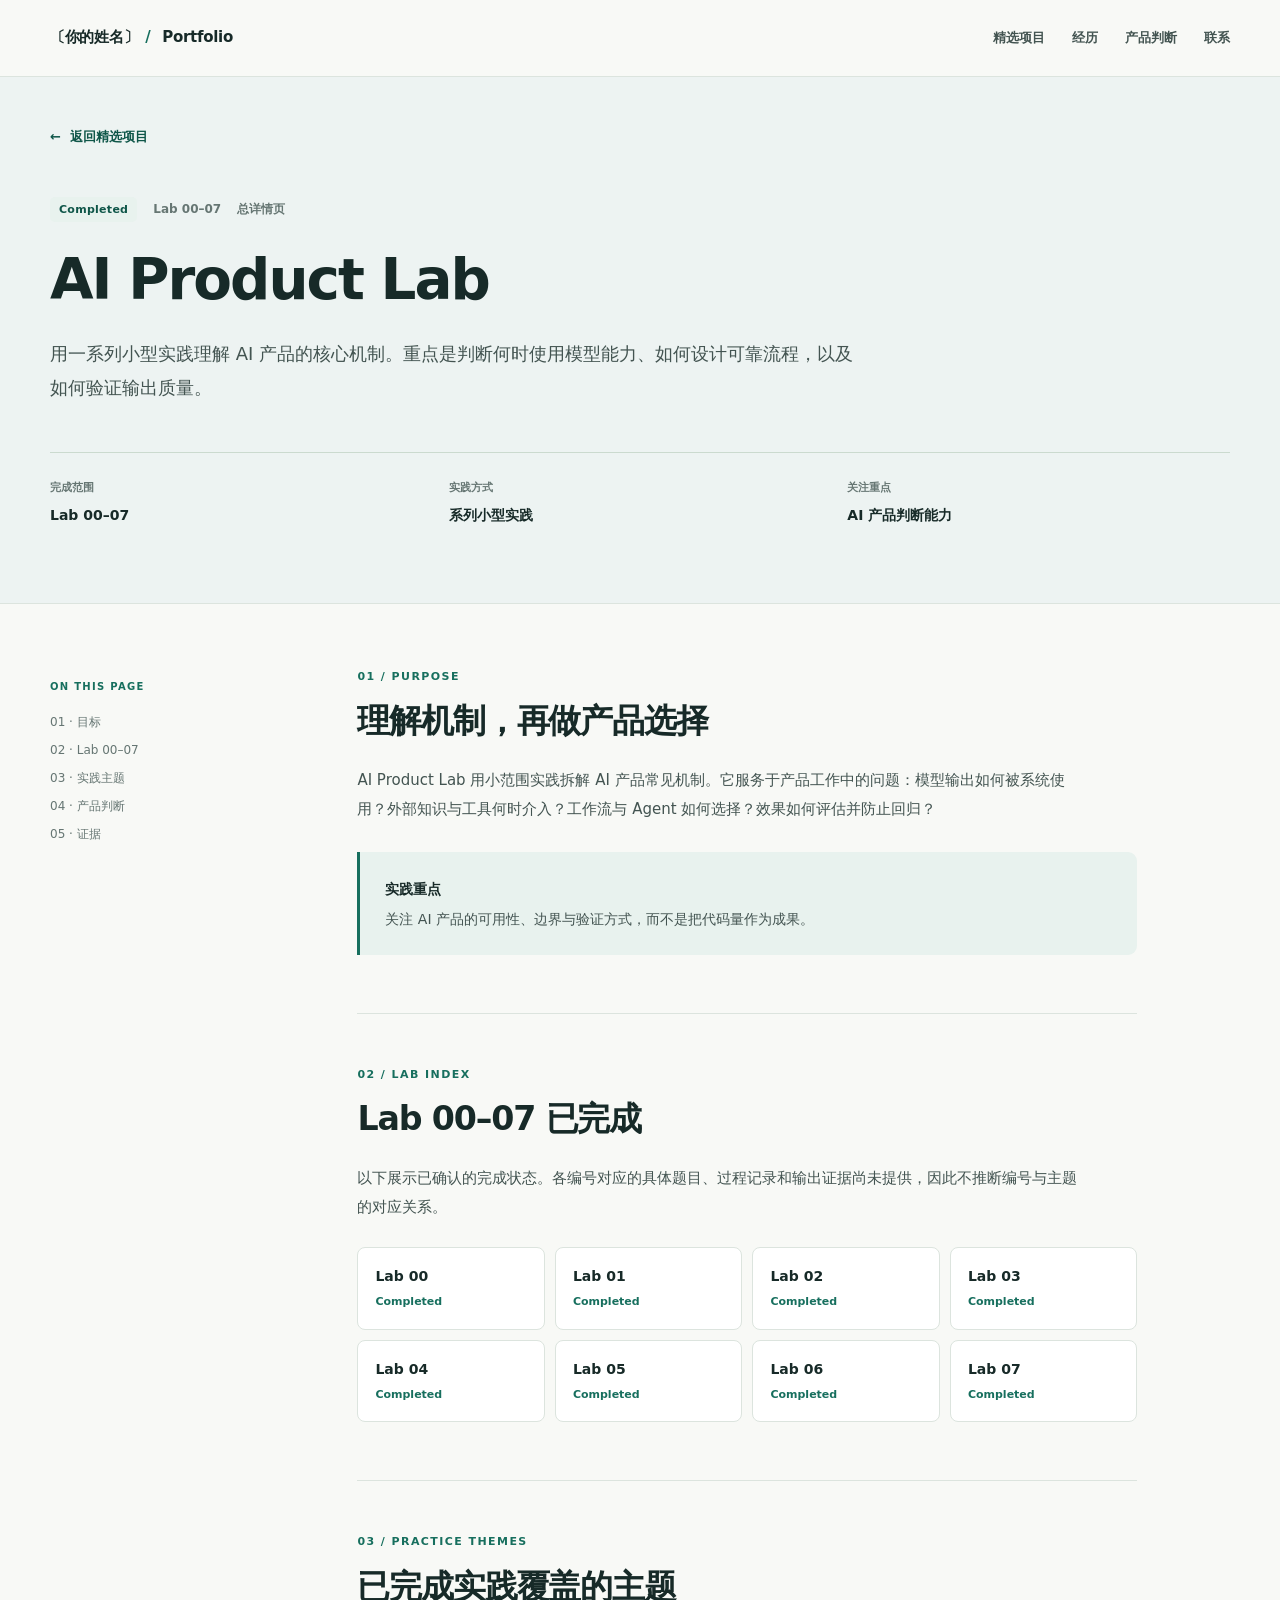
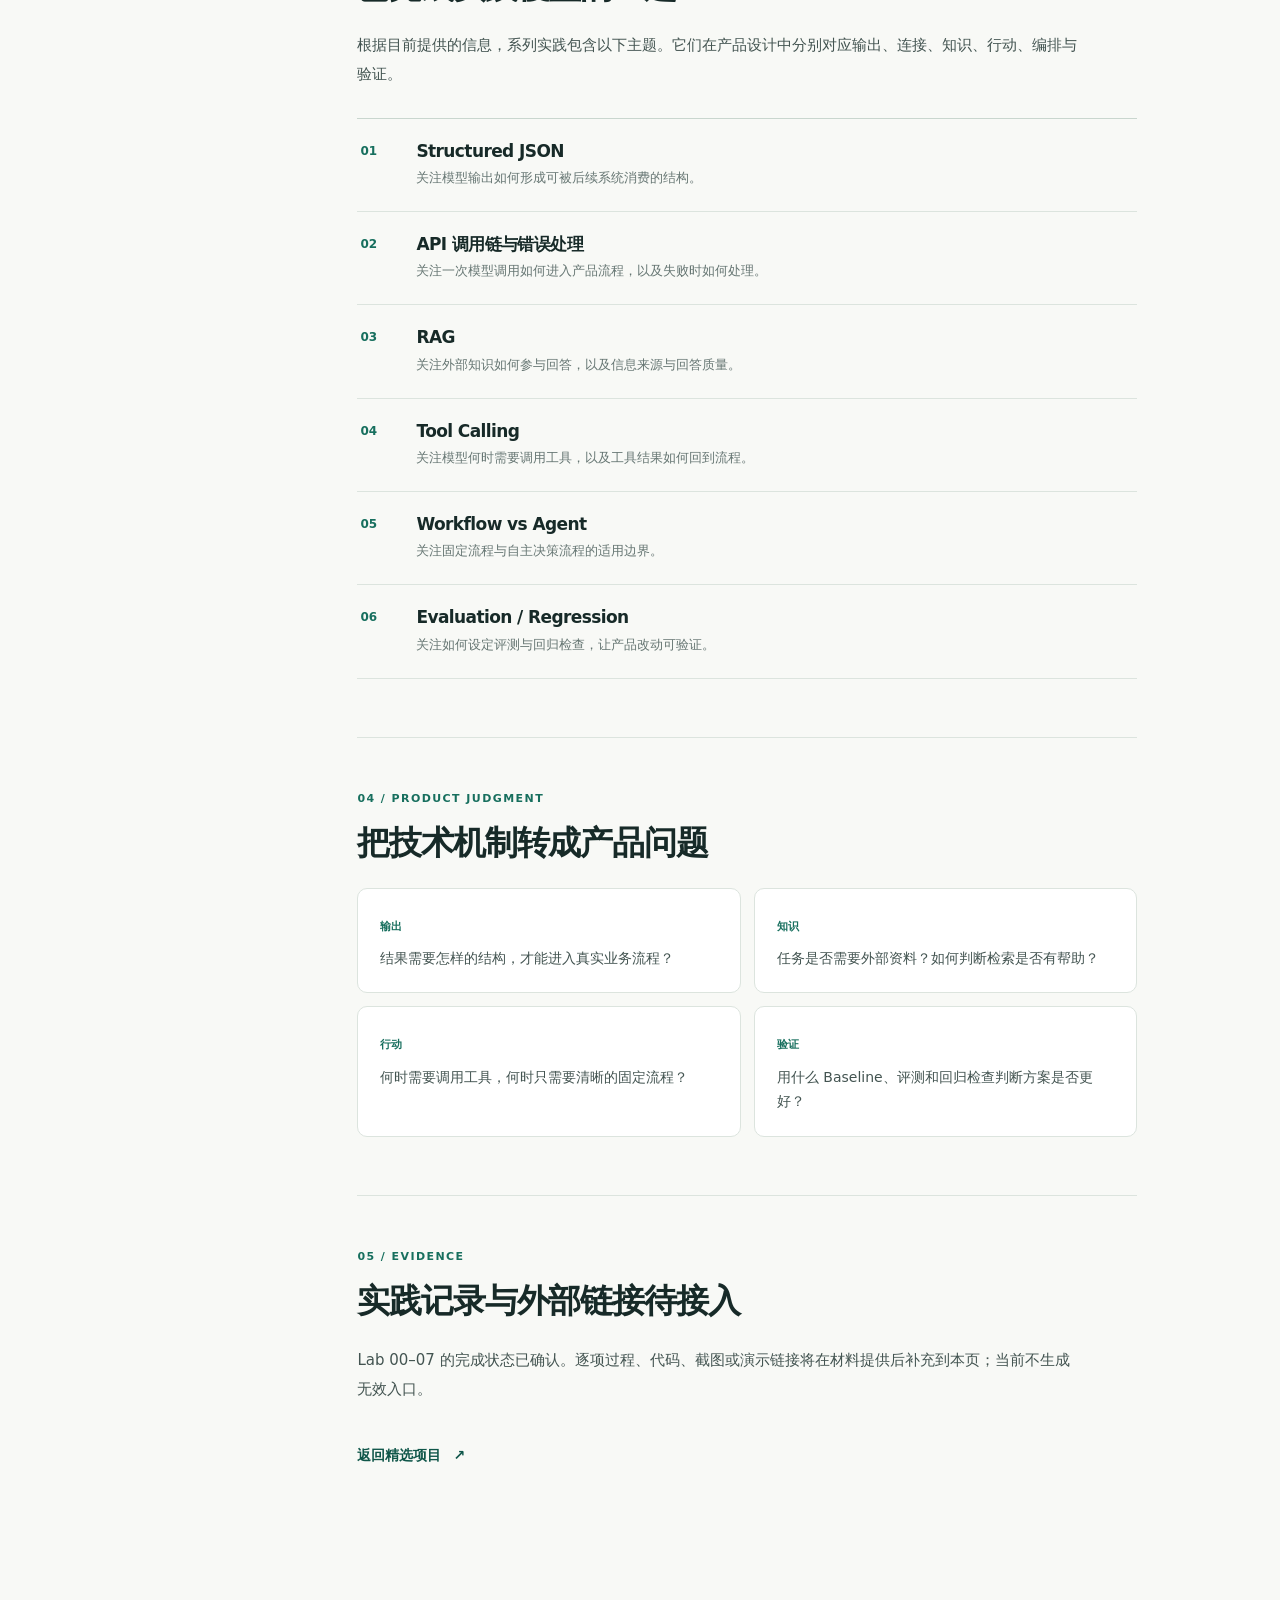
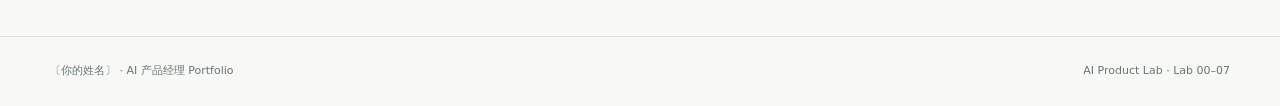
==== cases/ai-product-lab.html @ c48a5288 "Initial portfolio V0.1 - migrated to Mac" ====
<!doctype html>
<html lang="zh-CN">
<head>
  <meta charset="utf-8">
  <meta name="viewport" content="width=device-width, initial-scale=1">
  <meta name="description" content="AI Product Lab 总详情页：Lab 00–07 完成状态、实践主题与 AI 产品判断框架。">
  <title>AI Product Lab｜总详情页｜〔你的姓名〕</title>
  <link rel="stylesheet" href="../assets/css/styles.css">
</head>
<body>
  <a class="skip-link" href="#main">跳到主要内容</a>
  <header class="site-header">
    <div class="container header-inner">
      <a class="brand" href="../index.html">〔你的姓名〕<span class="brand-mark" aria-hidden="true">/</span> Portfolio</a>
      <nav class="site-nav" aria-label="主导航">
        <a href="../index.html#projects">精选项目</a>
        <a href="../index.html#experience">经历</a>
        <a href="../index.html#judgment">产品判断</a>
        <a href="../index.html#contact">联系</a>
      </nav>
    </div>
  </header>

  <main id="main">
    <section class="case-hero lab-hero section">
      <div class="container case-hero-inner">
        <a class="back-link" href="../index.html#projects"><span aria-hidden="true">←</span> 返回精选项目</a>
        <div class="case-meta"><span class="status status-complete">Completed</span><span>Lab 00–07</span><span>总详情页</span></div>
        <h1>AI Product Lab</h1>
        <p class="case-deck">用一系列小型实践理解 AI 产品的核心机制。重点是判断何时使用模型能力、如何设计可靠流程，以及如何验证输出质量。</p>
        <div class="case-facts" aria-label="Lab 概要">
          <div><span>完成范围</span><strong>Lab 00–07</strong></div>
          <div><span>实践方式</span><strong>系列小型实践</strong></div>
          <div><span>关注重点</span><strong>AI 产品判断能力</strong></div>
        </div>
      </div>
    </section>

    <div class="container case-layout">
      <nav class="case-toc" aria-label="本页目录">
        <p>ON THIS PAGE</p>
        <a href="#approach">01 · 目标</a>
        <a href="#lab-index">02 · Lab 00–07</a>
        <a href="#themes">03 · 实践主题</a>
        <a href="#judgment">04 · 产品判断</a>
        <a href="#lab-evidence">05 · 证据</a>
      </nav>

      <div class="case-content">
        <section class="case-section" id="approach" aria-labelledby="approach-title">
          <p class="section-kicker">01 / PURPOSE</p>
          <h2 id="approach-title">理解机制，再做产品选择</h2>
          <p>AI Product Lab 用小范围实践拆解 AI 产品常见机制。它服务于产品工作中的问题：模型输出如何被系统使用？外部知识与工具何时介入？工作流与 Agent 如何选择？效果如何评估并防止回归？</p>
          <div class="insight-box"><strong>实践重点</strong><p>关注 AI 产品的可用性、边界与验证方式，而不是把代码量作为成果。</p></div>
        </section>

        <section class="case-section" id="lab-index" aria-labelledby="lab-index-title">
          <p class="section-kicker">02 / LAB INDEX</p>
          <h2 id="lab-index-title">Lab 00–07 已完成</h2>
          <p>以下展示已确认的完成状态。各编号对应的具体题目、过程记录和输出证据尚未提供，因此不推断编号与主题的对应关系。</p>
          <div class="lab-index-grid" aria-label="Lab 完成状态">
            <div><strong>Lab 00</strong><span>Completed</span></div>
            <div><strong>Lab 01</strong><span>Completed</span></div>
            <div><strong>Lab 02</strong><span>Completed</span></div>
            <div><strong>Lab 03</strong><span>Completed</span></div>
            <div><strong>Lab 04</strong><span>Completed</span></div>
            <div><strong>Lab 05</strong><span>Completed</span></div>
            <div><strong>Lab 06</strong><span>Completed</span></div>
            <div><strong>Lab 07</strong><span>Completed</span></div>
          </div>
        </section>

        <section class="case-section" id="themes" aria-labelledby="themes-title">
          <p class="section-kicker">03 / PRACTICE THEMES</p>
          <h2 id="themes-title">已完成实践覆盖的主题</h2>
          <p>根据目前提供的信息，系列实践包含以下主题。它们在产品设计中分别对应输出、连接、知识、行动、编排与验证。</p>
          <div class="theme-list">
            <div><span>01</span><div><h3>Structured JSON</h3><p>关注模型输出如何形成可被后续系统消费的结构。</p></div></div>
            <div><span>02</span><div><h3>API 调用链与错误处理</h3><p>关注一次模型调用如何进入产品流程，以及失败时如何处理。</p></div></div>
            <div><span>03</span><div><h3>RAG</h3><p>关注外部知识如何参与回答，以及信息来源与回答质量。</p></div></div>
            <div><span>04</span><div><h3>Tool Calling</h3><p>关注模型何时需要调用工具，以及工具结果如何回到流程。</p></div></div>
            <div><span>05</span><div><h3>Workflow vs Agent</h3><p>关注固定流程与自主决策流程的适用边界。</p></div></div>
            <div><span>06</span><div><h3>Evaluation / Regression</h3><p>关注如何设定评测与回归检查，让产品改动可验证。</p></div></div>
          </div>
        </section>

        <section class="case-section" id="judgment" aria-labelledby="lab-judgment-title">
          <p class="section-kicker">04 / PRODUCT JUDGMENT</p>
          <h2 id="lab-judgment-title">把技术机制转成产品问题</h2>
          <div class="question-grid">
            <div><span>输出</span><p>结果需要怎样的结构，才能进入真实业务流程？</p></div>
            <div><span>知识</span><p>任务是否需要外部资料？如何判断检索是否有帮助？</p></div>
            <div><span>行动</span><p>何时需要调用工具，何时只需要清晰的固定流程？</p></div>
            <div><span>验证</span><p>用什么 Baseline、评测和回归检查判断方案是否更好？</p></div>
          </div>
        </section>

        <section class="case-section" id="lab-evidence" aria-labelledby="lab-evidence-title">
          <p class="section-kicker">05 / EVIDENCE</p>
          <h2 id="lab-evidence-title">实践记录与外部链接待接入</h2>
          <p>Lab 00–07 的完成状态已确认。逐项过程、代码、截图或演示链接将在材料提供后补充到本页；当前不生成无效入口。</p>
          <a class="text-link" href="../index.html#projects">返回精选项目 <span aria-hidden="true">↗</span></a>
        </section>
      </div>
    </div>
  </main>

  <footer class="site-footer"><div class="container footer-inner"><span>〔你的姓名〕 · AI 产品经理 Portfolio</span><span>AI Product Lab · Lab 00–07</span></div></footer>
</body>
</html>
---- assets/css/styles.css ----
:root {
  color-scheme: light;
  --ink: #172a28;
  --ink-soft: #435451;
  --muted: #667673;
  --accent: #176f5e;
  --accent-dark: #0f5649;
  --accent-pale: #e8f2ee;
  --paper: #f8f9f6;
  --white: #fff;
  --tint: #f0f4f0;
  --line: #dce4de;
  --line-strong: #c9d6ce;
  --radius: 18px;
  --shadow: 0 18px 50px rgba(25, 50, 42, .05);
}

*, *::before, *::after { box-sizing: border-box; }
html { scroll-behavior: auto; }
body {
  margin: 0;
  min-width: 320px;
  background: var(--paper);
  color: var(--ink);
  font-family: Inter, "Noto Sans SC", "PingFang SC", "Microsoft YaHei", system-ui, sans-serif;
  font-size: 16px;
  line-height: 1.7;
  -webkit-font-smoothing: antialiased;
}
img { display: block; max-width: 100%; }
a { color: inherit; text-decoration: none; }
button, input { font: inherit; }
:focus-visible { outline: 3px solid #64bda5; outline-offset: 4px; }
::selection { background: #cae9dc; color: var(--ink); }
.container { width: min(100% - 64px, 1180px); margin-inline: auto; }
.section { padding-block: 108px; scroll-margin-top: 100px; }
.section-tight { padding-block: 42px 100px; }
.skip-link {
  position: absolute;
  z-index: 20;
  top: -60px;
  left: 18px;
  padding: 8px 14px;
  background: var(--ink);
  color: var(--white);
}
.skip-link:focus { top: 12px; }

/* Navigation */
.site-header {
  position: relative;
  z-index: 5;
  background: rgba(248, 249, 246, .96);
  border-bottom: 1px solid var(--line);
}
.header-inner {
  min-height: 76px;
  display: flex;
  align-items: center;
  justify-content: space-between;
  gap: 32px;
}
.brand { flex: none; font-size: 15px; font-weight: 750; letter-spacing: -.02em; white-space: nowrap; }
.brand-mark { color: var(--accent); padding-inline: 7px; }
.site-nav { display: flex; flex-wrap: wrap; justify-content: flex-end; gap: 8px 27px; }
.site-nav a { color: var(--ink-soft); font-size: 13px; font-weight: 600; white-space: nowrap; }
.site-nav a:hover, .site-nav a:focus-visible { color: var(--accent-dark); }

/* Shared headings */
.eyebrow, .section-kicker, .aside-kicker, .mini-label {
  margin: 0;
  color: var(--accent);
  font-size: 11px;
  font-weight: 750;
  letter-spacing: .13em;
  line-height: 1.4;
  text-transform: uppercase;
}
.eyebrow { display: flex; align-items: center; gap: 10px; }
.eyebrow-line { width: 24px; height: 1px; background: currentColor; }
h1, h2, h3, p { margin-top: 0; }
h1, h2, h3 { line-height: 1.25; letter-spacing: -.035em; }
h1 { font-size: clamp(38px, 4.15vw, 62px); font-weight: 760; }
h2 { font-size: clamp(29px, 3vw, 42px); font-weight: 740; }
h3 { font-size: 20px; font-weight: 700; }
.section-kicker { margin-bottom: 16px; }
.section-heading { display: flex; align-items: end; justify-content: space-between; gap: 35px; margin-bottom: 34px; }
.section-heading h2 { margin-bottom: 0; }
.section-intro { max-width: 390px; margin-bottom: 2px; color: var(--muted); font-size: 15px; text-align: right; }
.section-lead { max-width: 560px; color: var(--ink-soft); font-size: 18px; line-height: 1.8; }
.compact-heading { margin-bottom: 22px; }
.compact-heading h2 { font-size: 26px; }
.muted-copy { color: var(--muted); }
.accent-text { color: var(--accent); }

/* Hero */
.hero { padding-block: 94px 104px; }
.hero-grid { display: grid; grid-template-columns: minmax(0, 1.65fr) minmax(285px, .8fr); align-items: stretch; gap: clamp(40px, 6vw, 100px); }
.hero-main { padding-top: 21px; }
.hero h1 { max-width: 790px; margin: 29px 0 25px; }
.hero-lead { max-width: 690px; color: var(--ink-soft); font-size: 18px; line-height: 1.9; }
.role-list { display: flex; flex-wrap: wrap; gap: 8px; margin-top: 28px; }
.role-list span, .project-tags span {
  display: inline-flex;
  align-items: center;
  min-height: 30px;
  padding: 4px 11px;
  border: 1px solid var(--line-strong);
  border-radius: 999px;
  background: rgba(255,255,255,.6);
  color: var(--ink-soft);
  font-size: 12px;
  font-weight: 600;
  line-height: 1.4;
}
.hero-actions { display: flex; align-items: center; flex-wrap: wrap; gap: 22px; margin-top: 38px; }
.button { display: inline-flex; align-items: center; justify-content: center; gap: 18px; min-height: 48px; font-size: 14px; font-weight: 700; }
.button-primary { padding: 10px 19px; border-radius: 9px; background: var(--accent); color: var(--white); }
.button-primary:hover { background: var(--accent-dark); }
.button-text { color: var(--accent-dark); }
.button-text:hover, .text-link:hover { text-decoration: underline; text-underline-offset: 5px; }
.hero-aside {
  display: flex;
  flex-direction: column;
  min-height: 445px;
  padding: 32px;
  border-radius: var(--radius);
  background: #193b34;
  box-shadow: var(--shadow);
  color: var(--white);
}
.aside-kicker { color: #8fd0b9; }
.aside-statement { margin: 22px 0 24px; font-size: clamp(23px, 2.4vw, 31px); font-weight: 690; line-height: 1.5; letter-spacing: -.03em; }
.aside-divider { height: 1px; background: rgba(255,255,255,.2); }
.aside-label { margin: 24px 0 11px; color: #9ac5b6; font-size: 12px; font-weight: 650; }
.check-list { display: grid; gap: 12px; margin: 0; padding: 0; list-style: none; }
.check-list li { position: relative; padding-left: 20px; color: #eef5f0; font-size: 13px; line-height: 1.55; }
.check-list li::before { position: absolute; left: 0; top: .64em; width: 6px; height: 6px; border-radius: 50%; background: #82d7b4; content: ""; }
.aside-footnote { margin: auto 0 0; padding-top: 20px; color: #a9c6bc; font-size: 11px; }

/* Proof and projects */
.proof-grid { display: grid; grid-template-columns: repeat(4, minmax(0, 1fr)); gap: 13px; }
.proof-card { min-height: 192px; padding: 23px; border: 1px solid var(--line); border-radius: 13px; background: var(--white); }
.proof-value { margin-bottom: 16px; color: var(--accent); font-size: 37px; font-weight: 760; line-height: 1.15; letter-spacing: -.06em; }
.proof-value.proof-word { padding-top: 7px; font-size: 27px; letter-spacing: -.04em; }
.proof-unit { margin-left: 4px; font-size: 16px; letter-spacing: 0; }
.proof-card h3 { margin-bottom: 7px; font-size: 16px; }
.proof-card p:last-child { margin-bottom: 0; color: var(--muted); font-size: 12px; line-height: 1.65; }
.project-list { display: grid; gap: 15px; }
.project-card {
  display: grid;
  grid-template-columns: 62px minmax(0, 1fr) 180px;
  gap: 18px;
  align-items: start;
  padding: 34px;
  border: 1px solid var(--line);
  border-radius: var(--radius);
  background: var(--white);
  box-shadow: var(--shadow);
}
.project-card-pending { background: #f3f6f2; box-shadow: none; }
.project-index { padding-top: 4px; color: #92aaa0; font-size: 13px; font-weight: 700; letter-spacing: .09em; }
.project-meta, .case-meta { display: flex; align-items: center; flex-wrap: wrap; gap: 10px; color: var(--muted); font-size: 12px; font-weight: 600; }
.status { display: inline-flex; align-items: center; min-height: 25px; padding: 3px 9px; border-radius: 5px; font-size: 11px; font-weight: 750; line-height: 1.2; letter-spacing: .025em; }
.status-progress { background: #e9eee8; color: #536a5f; }
.status-complete { background: var(--accent-pale); color: var(--accent-dark); }
.project-body h3 { margin: 15px 0 11px; font-size: clamp(22px, 2.2vw, 28px); }
.project-body > p { max-width: 690px; margin-bottom: 18px; color: var(--ink-soft); font-size: 14px; line-height: 1.8; }
.project-tags { display: flex; flex-wrap: wrap; gap: 7px; }
.project-tags span { min-height: 26px; padding: 3px 9px; background: transparent; font-size: 11px; }
.project-body .evidence-note { margin: 14px 0 0; color: var(--muted); font-size: 12px; }
.project-action { display: inline-flex; align-items: center; justify-content: flex-end; gap: 10px; justify-self: end; padding-top: 8px; color: var(--accent-dark); font-size: 13px; font-weight: 750; white-space: nowrap; }
a.project-action:hover { text-decoration: underline; text-underline-offset: 5px; }
.project-action-muted { color: #7d9187; font-weight: 600; }

/* Experience, judgment, lab and contact */
.section-tint { border-block: 1px solid var(--line); background: var(--tint); }
.experience-grid, .judgment-grid, .lab-grid, .contact-grid { display: grid; grid-template-columns: minmax(0, .87fr) minmax(0, 1.13fr); gap: clamp(36px, 7vw, 100px); }
.experience-grid h2, .judgment-grid h2, .lab-grid h2, .contact-grid h2 { margin-bottom: 25px; }
.experience-detail { padding-top: 30px; }
.experience-detail > p:first-child { max-width: 610px; margin-bottom: 27px; color: var(--ink-soft); font-size: 16px; }
.workflow { display: flex; flex-wrap: wrap; gap: 8px; margin-bottom: 25px; }
.workflow span { display: inline-flex; align-items: center; padding: 7px 12px; border: 1px solid #cedbd2; border-radius: 7px; background: rgba(255,255,255,.65); color: var(--accent-dark); font-size: 12px; font-weight: 700; }
.detail-note { max-width: 610px; margin-bottom: 0; color: var(--muted); font-size: 14px; }
.judgment-grid { align-items: center; }
.judgment-panel { padding: 31px; border: 1px solid var(--line); border-radius: var(--radius); background: var(--white); box-shadow: var(--shadow); }
.baseline-grid { display: grid; grid-template-columns: 1fr 1fr; gap: 12px; }
.baseline-grid > div { min-height: 110px; padding: 18px; border-radius: 9px; background: var(--tint); }
.baseline-grid .mini-label { display: block; margin-bottom: 10px; font-size: 10px; }
.baseline-grid strong { display: block; font-size: 14px; line-height: 1.5; }
.decision-line { display: flex; align-items: start; gap: 14px; margin-top: 24px; padding-top: 21px; border-top: 1px solid var(--line); }
.decision-badge { flex: none; padding: 2px 8px; border-radius: 4px; background: #f4e6df; color: #8b4d35; font-size: 11px; font-weight: 750; }
.decision-line p { margin-bottom: 0; color: var(--ink-soft); font-size: 14px; line-height: 1.7; }
.panel-footnote { margin: 18px 0 0; color: var(--muted); font-size: 11px; }
.lab-section { border-top: 1px solid var(--line); }
.lab-grid { align-items: center; }
.lab-grid .section-lead { margin-bottom: 23px; }
.text-link { display: inline-flex; align-items: center; gap: 12px; color: var(--accent-dark); font-size: 14px; font-weight: 750; }
.capability-list { border-top: 1px solid var(--line-strong); }
.capability-list > div { display: grid; grid-template-columns: 42px 1fr; gap: 14px; padding: 23px 4px; border-bottom: 1px solid var(--line-strong); }
.capability-list span { color: var(--accent); font-size: 12px; font-weight: 750; }
.capability-list p { margin: 0; color: var(--muted); font-size: 14px; line-height: 1.75; }
.capability-list strong { color: var(--ink); font-size: 16px; }
.contact-section { border-top: 1px solid var(--line); background: #eaf1eb; }
.contact-grid { align-items: center; }
.contact-grid p:last-child { margin-bottom: 0; color: var(--ink-soft); }
.contact-status { justify-self: end; display: inline-flex; align-items: center; gap: 11px; padding: 15px 18px; border: 1px solid #c7d9cb; border-radius: 8px; color: #4c6557; font-size: 13px; font-weight: 650; }
.status-dot { width: 8px; height: 8px; border-radius: 50%; background: #87aa90; }
.site-footer { padding-block: 25px; border-top: 1px solid var(--line); background: var(--paper); }
.footer-inner { display: flex; justify-content: space-between; gap: 20px; color: var(--muted); font-size: 11px; }

/* Case study pages */
.case-hero { padding-block: 45px 75px; border-bottom: 1px solid var(--line); background: #eef3ef; }
.case-hero-inner { max-width: 1180px; }
.back-link { display: inline-flex; align-items: center; gap: 9px; margin-bottom: 49px; color: var(--accent-dark); font-size: 13px; font-weight: 700; }
.back-link:hover { text-decoration: underline; text-underline-offset: 5px; }
.case-meta { gap: 11px 16px; }
.case-hero h1 { max-width: 850px; margin: 23px 0 22px; font-size: clamp(38px, 4.4vw, 62px); }
.case-deck { max-width: 820px; color: var(--ink-soft); font-size: 18px; line-height: 1.85; }
.case-facts { display: grid; grid-template-columns: repeat(3, 1fr); gap: 16px; margin-top: 48px; padding-top: 26px; border-top: 1px solid #cbdacf; }
.case-facts > div { display: grid; align-content: start; gap: 6px; }
.case-facts span { color: var(--muted); font-size: 11px; font-weight: 650; }
.case-facts strong { font-size: 14px; font-weight: 700; }
.case-layout { display: grid; grid-template-columns: 205px minmax(0, 1fr); gap: clamp(55px, 8vw, 120px); align-items: start; padding-block: 65px 110px; }
.case-toc { position: sticky; top: 30px; display: grid; gap: 10px; padding-top: 9px; }
.case-toc p { margin-bottom: 8px; color: var(--accent); font-size: 10px; font-weight: 750; letter-spacing: .13em; }
.case-toc a { color: var(--muted); font-size: 12px; line-height: 1.5; }
.case-toc a:hover { color: var(--accent-dark); }
.case-content { min-width: 0; max-width: 780px; }
.case-section { padding-block: 53px 58px; border-bottom: 1px solid var(--line); scroll-margin-top: 22px; }
.case-section:first-child { padding-top: 0; }
.case-section:last-child { border-bottom: 0; }
.case-section h2 { margin-bottom: 24px; font-size: clamp(28px, 2.6vw, 36px); }
.case-section > p:not(.section-kicker):not(.case-emphasis) { max-width: 720px; color: var(--ink-soft); font-size: 15px; line-height: 1.95; }
.insight-box { margin-top: 28px; padding: 23px 25px; border-left: 3px solid var(--accent); border-radius: 0 9px 9px 0; background: var(--accent-pale); }
.insight-box strong { font-size: 14px; }
.insight-box p { margin: 5px 0 0; color: var(--ink-soft); font-size: 14px; line-height: 1.75; }
.case-emphasis { margin: 25px 0 0; padding-left: 17px; border-left: 2px solid var(--accent); color: var(--accent-dark); font-size: 18px; font-weight: 700; line-height: 1.6; }
.case-bullets { display: grid; gap: 12px; margin: 22px 0 0; padding-left: 20px; color: var(--ink-soft); font-size: 14px; }
.case-bullets li { padding-left: 3px; }
.case-bullets strong { color: var(--ink); }
.architecture-diagram { margin-top: 30px; padding: 32px; border: 1px solid var(--line); border-radius: 13px; background: var(--white); }
.diagram-source, .diagram-views > div { display: grid; gap: 5px; padding: 18px; border-radius: 9px; text-align: center; }
.diagram-source { max-width: 300px; margin-inline: auto; background: #dceee5; }
.diagram-source span, .diagram-views span { color: var(--accent-dark); font-size: 10px; font-weight: 750; letter-spacing: .1em; }
.diagram-source strong, .diagram-views strong { font-size: 15px; }
.diagram-branch { width: 1px; height: 33px; margin-inline: auto; background: #b5d0bf; }
.diagram-views { display: grid; grid-template-columns: 1fr 1fr; gap: 13px; }
.diagram-views > div { border: 1px solid #d7e6da; background: #f5f9f5; }
.two-column-facts, .evidence-grid, .question-grid { display: grid; grid-template-columns: 1fr 1fr; gap: 13px; margin-top: 28px; }
.two-column-facts > div, .question-grid > div { padding: 22px; border: 1px solid var(--line); border-radius: 10px; background: var(--white); }
.two-column-facts h3 { margin: 11px 0 9px; font-size: 17px; }
.two-column-facts p { margin-bottom: 0; color: var(--muted); font-size: 13px; line-height: 1.8; }
.evidence-grid { grid-template-columns: repeat(3, 1fr); }
.evidence-grid > div { display: grid; gap: 8px; min-height: 96px; padding: 17px; border: 1px solid var(--line); border-radius: 9px; background: var(--white); }
.evidence-grid strong { font-size: 13px; }
.evidence-grid span { color: var(--muted); font-size: 11px; }
.case-section > .text-link { margin-top: 25px; }
.lab-hero { background: #edf3f2; }
.lab-index-grid { display: grid; grid-template-columns: repeat(4, 1fr); gap: 10px; margin-top: 25px; }
.lab-index-grid > div { display: grid; gap: 4px; padding: 17px; border: 1px solid var(--line); border-radius: 8px; background: var(--white); }
.lab-index-grid strong { font-size: 14px; }
.lab-index-grid span { color: var(--accent); font-size: 11px; font-weight: 700; }
.theme-list { margin-top: 28px; border-top: 1px solid var(--line-strong); }
.theme-list > div { display: grid; grid-template-columns: 42px 1fr; gap: 14px; padding: 22px 3px; border-bottom: 1px solid var(--line); }
.theme-list > div > span { color: var(--accent); font-size: 12px; font-weight: 750; }
.theme-list h3 { margin-bottom: 5px; font-size: 17px; }
.theme-list p { margin-bottom: 0; color: var(--muted); font-size: 13px; }
.question-grid { margin-top: 0; }
.question-grid span { color: var(--accent); font-size: 11px; font-weight: 750; }
.question-grid p { margin: 8px 0 0; color: var(--ink-soft); font-size: 14px; line-height: 1.75; }

@media (max-width: 1000px) {
  .hero-grid { gap: 35px; grid-template-columns: minmax(0, 1.4fr) minmax(260px, .8fr); }
  .hero-aside { padding: 25px; }
  .project-card { grid-template-columns: 42px minmax(0, 1fr); }
  .project-action { grid-column: 2; justify-self: start; padding-top: 0; }
  .case-layout { gap: 45px; }
}

@media (max-width: 760px) {
  .container { width: min(100% - 36px, 1180px); }
  .section { padding-block: 72px; }
  .section-tight { padding-block: 20px 72px; }
  .header-inner { align-items: flex-start; flex-direction: column; gap: 10px; padding-block: 14px; }
  .site-nav { width: 100%; flex-wrap: nowrap; justify-content: flex-start; gap: 22px; overflow-x: auto; padding-bottom: 3px; scrollbar-width: thin; }
  .site-nav a { font-size: 12px; }
  .hero { padding-block: 68px 74px; }
  .hero-grid, .experience-grid, .judgment-grid, .lab-grid, .contact-grid { grid-template-columns: 1fr; gap: 30px; }
  .hero-main { padding-top: 0; }
  .hero h1 { margin-top: 23px; }
  .hero-lead { font-size: 16px; }
  .hero-aside { min-height: auto; }
  .aside-statement { margin-bottom: 19px; }
  .aside-footnote { padding-top: 20px; }
  .proof-grid { grid-template-columns: repeat(2, 1fr); }
  .section-heading { align-items: start; flex-direction: column; gap: 10px; }
  .section-intro { text-align: left; }
  .experience-detail { padding-top: 0; }
  .contact-status { justify-self: start; }
  .case-hero { padding-block: 32px 55px; }
  .back-link { margin-bottom: 34px; }
  .case-layout { display: block; padding-block: 25px 75px; }
  .case-toc { position: static; display: flex; gap: 10px 18px; overflow-x: auto; margin-bottom: 25px; padding: 0 0 16px; border-bottom: 1px solid var(--line); white-space: nowrap; }
  .case-toc p { display: none; }
  .case-toc a { flex: none; }
  .case-section { padding-block: 42px 47px; }
}

@media (max-width: 520px) {
  .container { width: min(100% - 30px, 1180px); }
  h1 { font-size: 37px; }
  h2 { font-size: 30px; }
  .hero h1 br { display: none; }
  .hero-actions { gap: 17px; }
  .role-list span { font-size: 11px; }
  .proof-grid { gap: 9px; }
  .proof-card { min-height: 174px; padding: 17px; }
  .proof-value { font-size: 31px; }
  .proof-value.proof-word { font-size: 22px; }
  .proof-card h3 { font-size: 14px; }
  .project-card { grid-template-columns: 1fr; gap: 0; padding: 23px; }
  .project-index { margin-bottom: 12px; }
  .project-action { grid-column: 1; margin-top: 16px; }
  .project-body h3 { font-size: 23px; }
  .desktop-break { display: none; }
  .baseline-grid, .two-column-facts, .question-grid { grid-template-columns: 1fr; }
  .judgment-panel { padding: 22px; }
  .decision-line { flex-direction: column; gap: 11px; }
  .footer-inner { flex-direction: column; gap: 4px; }
  .case-hero h1 { font-size: 35px; }
  .case-deck { font-size: 16px; }
  .case-facts { grid-template-columns: 1fr; gap: 15px; margin-top: 34px; }
  .case-facts > div { gap: 2px; }
  .case-section h2 { font-size: 28px; }
  .architecture-diagram { padding: 19px; }
  .diagram-views { gap: 8px; }
  .diagram-views > div { padding: 14px 8px; }
  .diagram-views strong { font-size: 13px; }
  .evidence-grid { grid-template-columns: 1fr; }
  .evidence-grid > div { min-height: auto; }
  .lab-index-grid { grid-template-columns: repeat(2, 1fr); }
}
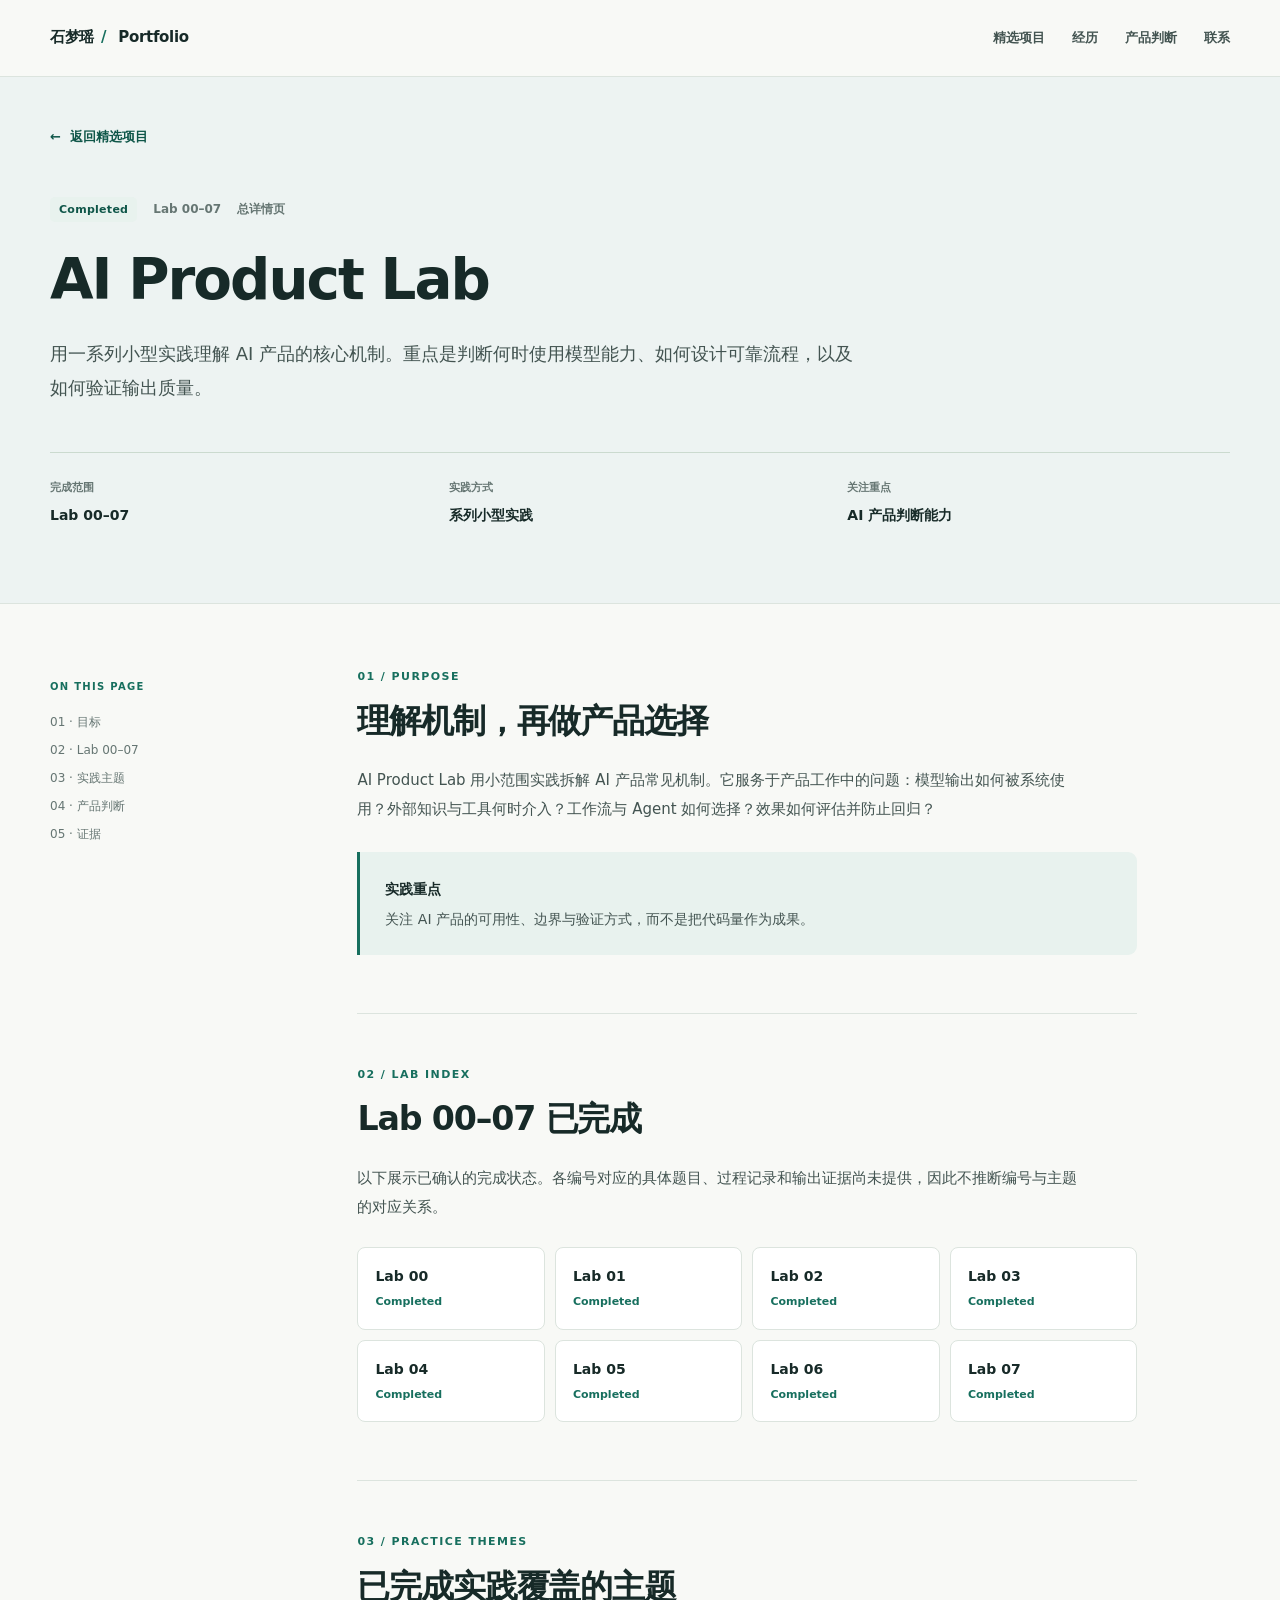
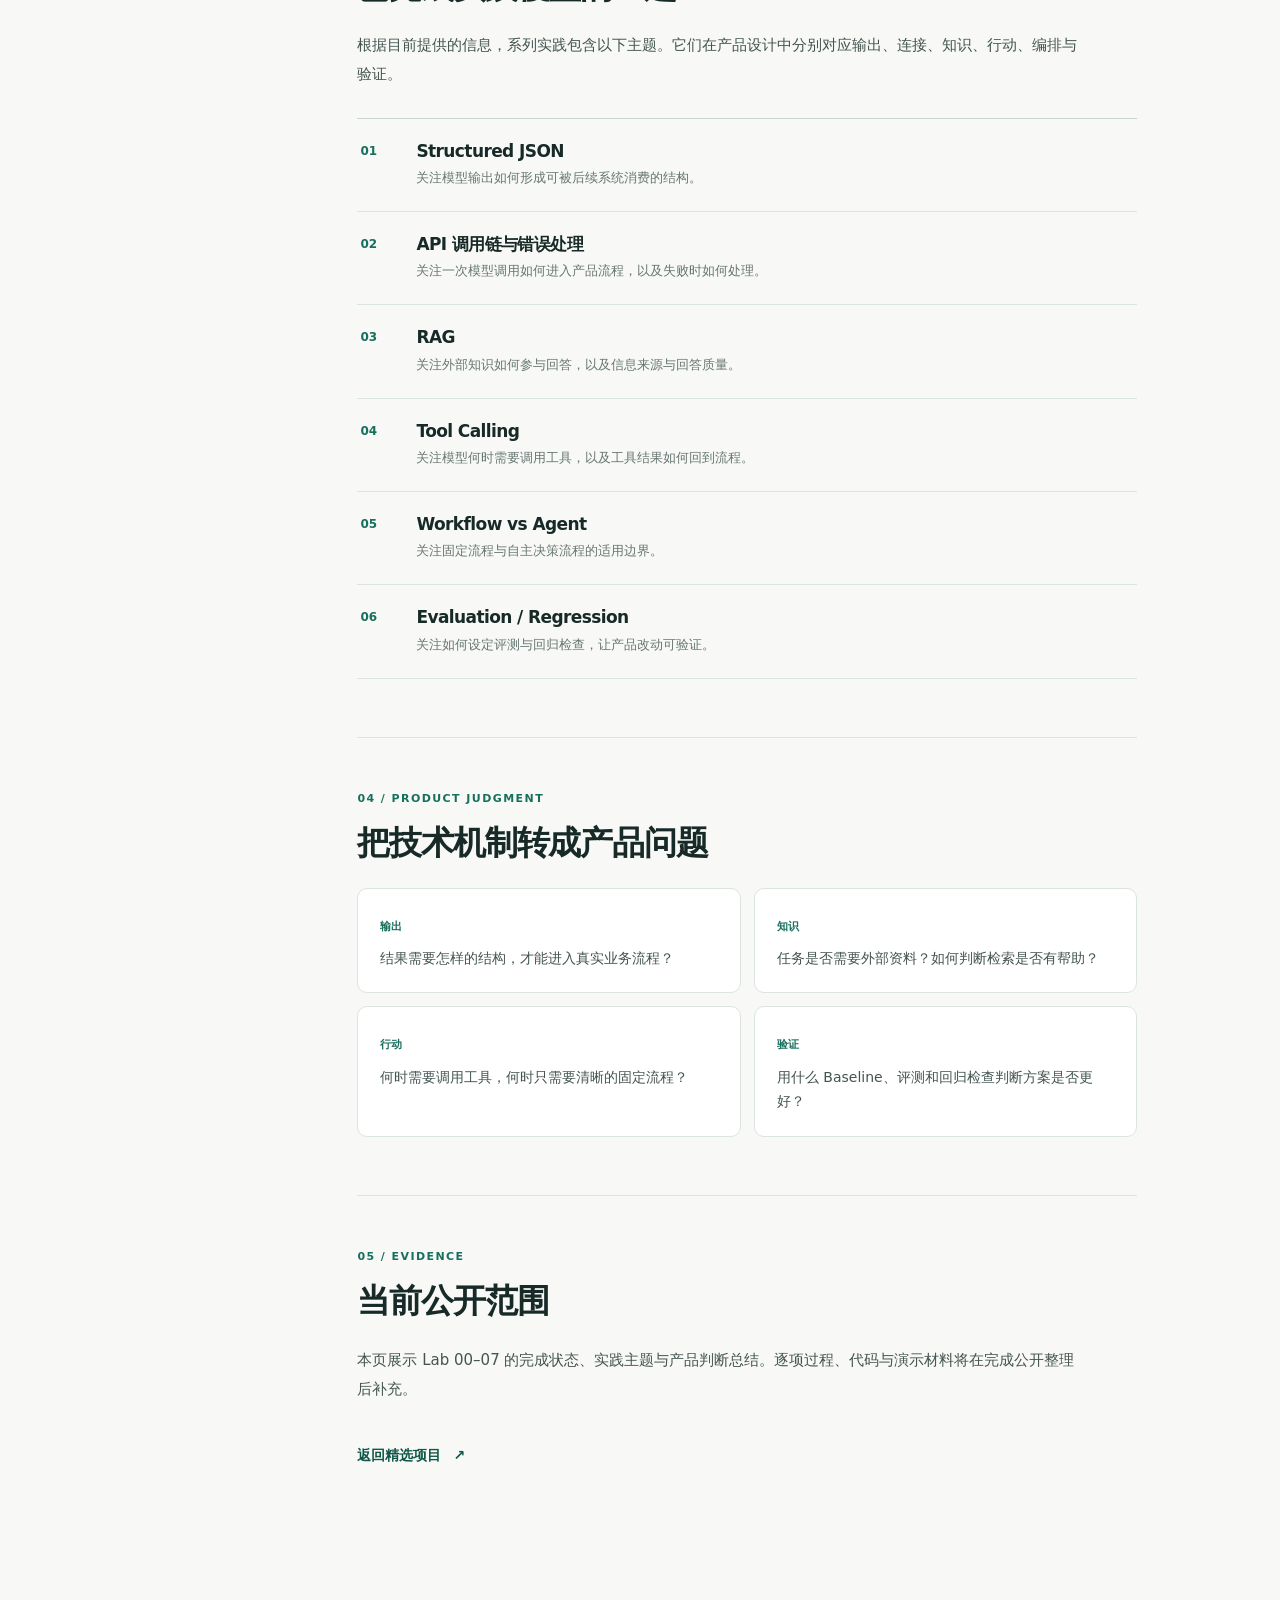
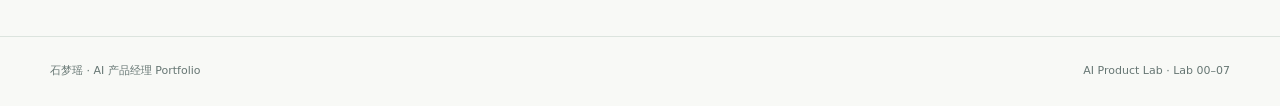
==== commit 290fc12f: "Prepare portfolio V0.1 for public deployment" ====
--- a/cases/ai-product-lab.html
+++ b/cases/ai-product-lab.html
@@ -4,14 +4,14 @@
   <meta charset="utf-8">
   <meta name="viewport" content="width=device-width, initial-scale=1">
   <meta name="description" content="AI Product Lab 总详情页：Lab 00–07 完成状态、实践主题与 AI 产品判断框架。">
-  <title>AI Product Lab｜总详情页｜〔你的姓名〕</title>
+  <title>AI Product Lab｜总详情页｜石梦瑶</title>
   <link rel="stylesheet" href="../assets/css/styles.css">
 </head>
 <body>
   <a class="skip-link" href="#main">跳到主要内容</a>
   <header class="site-header">
     <div class="container header-inner">
-      <a class="brand" href="../index.html">〔你的姓名〕<span class="brand-mark" aria-hidden="true">/</span> Portfolio</a>
+      <a class="brand" href="../index.html">石梦瑶<span class="brand-mark" aria-hidden="true">/</span> Portfolio</a>
       <nav class="site-nav" aria-label="主导航">
         <a href="../index.html#projects">精选项目</a>
         <a href="../index.html#experience">经历</a>
@@ -97,14 +97,14 @@
 
         <section class="case-section" id="lab-evidence" aria-labelledby="lab-evidence-title">
           <p class="section-kicker">05 / EVIDENCE</p>
-          <h2 id="lab-evidence-title">实践记录与外部链接待接入</h2>
-          <p>Lab 00–07 的完成状态已确认。逐项过程、代码、截图或演示链接将在材料提供后补充到本页；当前不生成无效入口。</p>
+          <h2 id="lab-evidence-title">当前公开范围</h2>
+          <p>本页展示 Lab 00–07 的完成状态、实践主题与产品判断总结。逐项过程、代码与演示材料将在完成公开整理后补充。</p>
           <a class="text-link" href="../index.html#projects">返回精选项目 <span aria-hidden="true">↗</span></a>
         </section>
       </div>
     </div>
   </main>
 
-  <footer class="site-footer"><div class="container footer-inner"><span>〔你的姓名〕 · AI 产品经理 Portfolio</span><span>AI Product Lab · Lab 00–07</span></div></footer>
+  <footer class="site-footer"><div class="container footer-inner"><span>石梦瑶 · AI 产品经理 Portfolio</span><span>AI Product Lab · Lab 00–07</span></div></footer>
 </body>
 </html>
